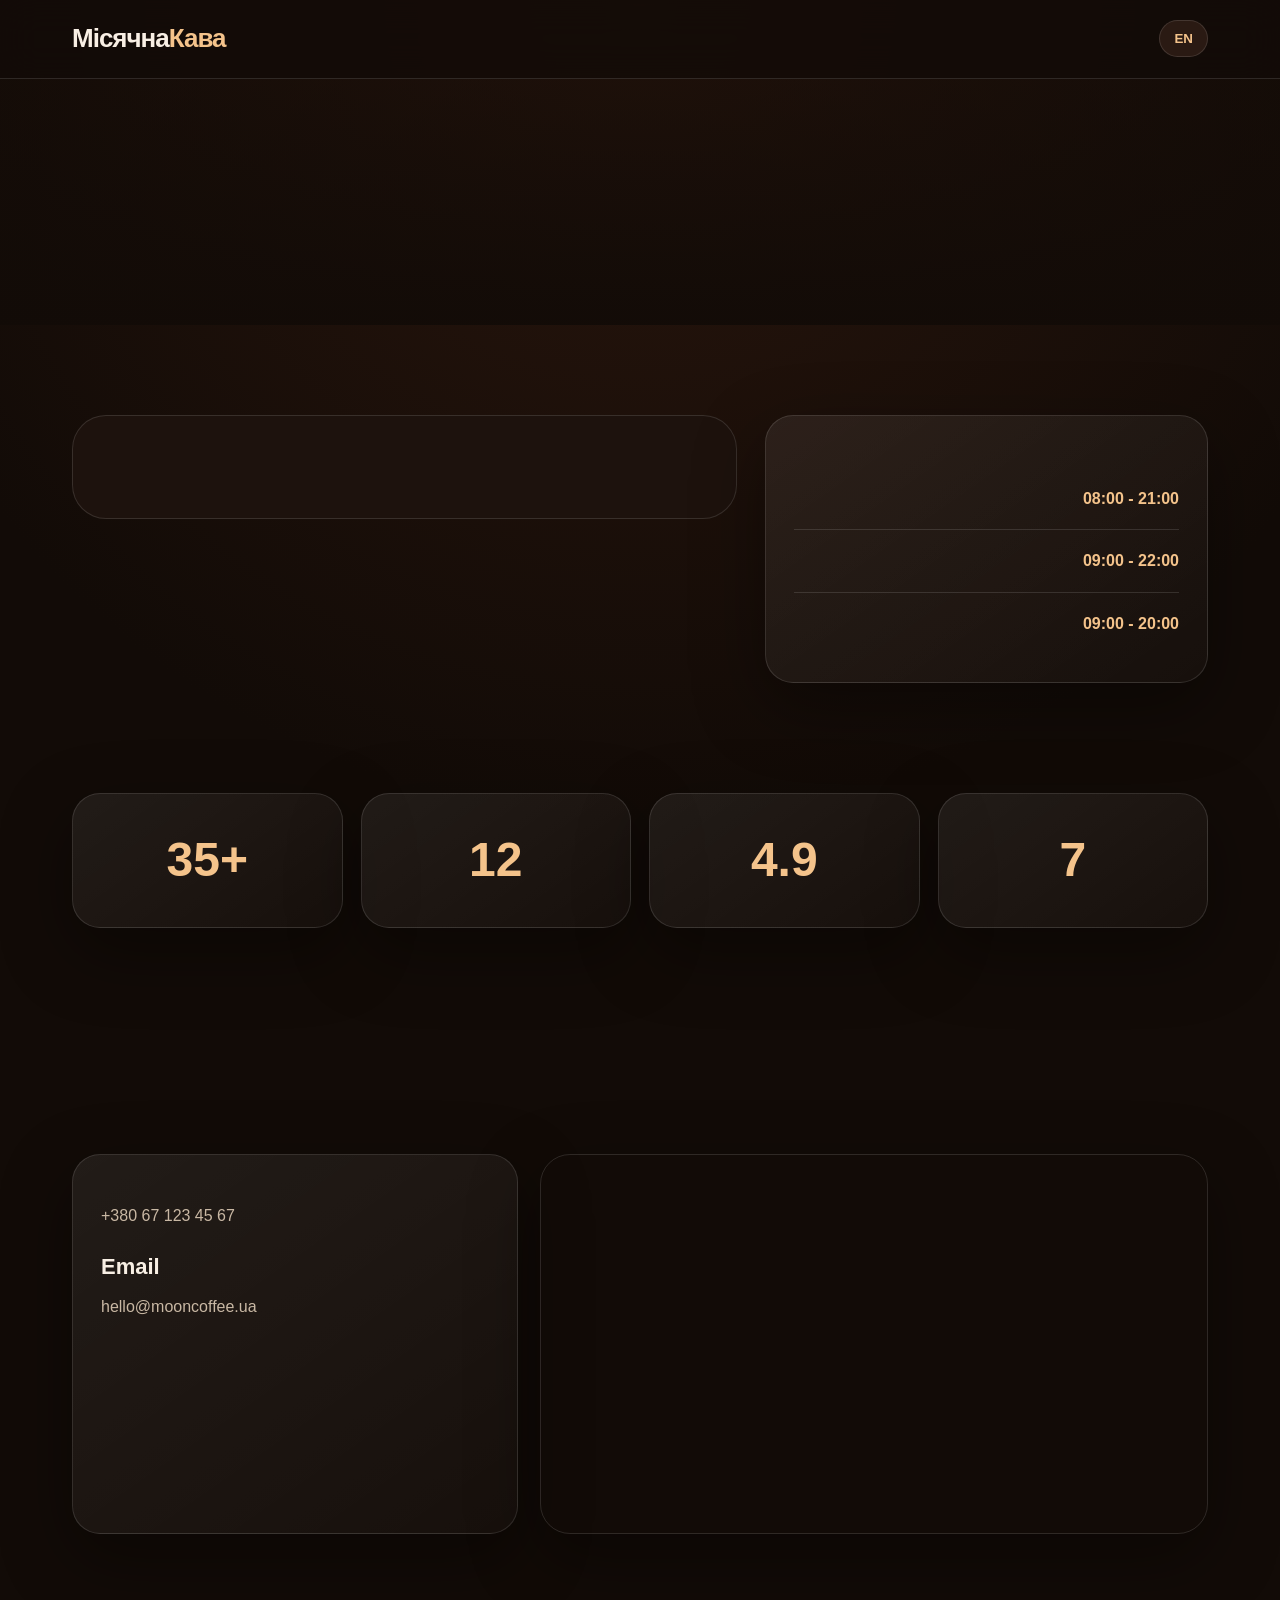
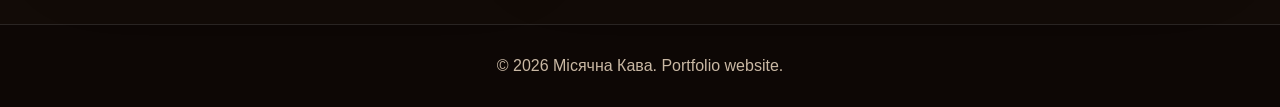
==== about.html @ 105dfdf9 "first commit" ====
<!DOCTYPE html>
<html lang="uk">
<head>
  <meta charset="UTF-8" />
  <meta name="viewport" content="width=device-width, initial-scale=1.0" />
  <title>Про нас | Місячна Кава</title>
  <link rel="stylesheet" href="css/style.css" />
</head>
<body>

<div class="page-loader">
  <div class="cup"></div>
  <p data-ua="Відчиняємо двері..." data-en="Opening the doors...">Відчиняємо двері...</p>
</div>

<header class="header">
  <nav class="navbar">
    <a href="index.html" class="logo">Місячна<span>Кава</span></a>

    <div class="nav-actions">
      <button class="lang-btn" id="langToggle">EN</button>
      <button class="burger" id="burger">
        <span></span><span></span><span></span>
      </button>
    </div>

    <ul class="nav-links" id="navLinks">
      <li><a href="index.html" data-ua="Головна" data-en="Home">Головна</a></li>
      <li><a href="menu.html" data-ua="Меню" data-en="Menu">Меню</a></li>
      <li><a href="about.html" class="active" data-ua="Про нас" data-en="About">Про нас</a></li>
    </ul>
  </nav>
</header>

<section class="page-hero about-bg">
  <h1 data-ua="Про нашу кав’ярню" data-en="About our café">Про нашу кав’ярню</h1>
  <p data-ua="Місце, де пахне кавою, випічкою і спокійними вечорами."
     data-en="A place that smells like coffee, pastries and calm evenings.">
    Місце, де пахне кавою, випічкою і спокійними вечорами.
  </p>
</section>

<section class="about-section section">
  <div class="about-text reveal">
    <p class="subtitle" data-ua="Наша історія" data-en="Our story">Наша історія</p>
    <h2 data-ua="Затишок у кожній чашці" data-en="Cozy feeling in every cup">Затишок у кожній чашці</h2>

    <p data-ua="Місячна Кава — це вигадана кав’ярня у центрі старого міста. Ми створили її як місце для ранкової кави, вечірніх розмов, роботи за ноутбуком і маленьких пауз посеред насиченого дня."
       data-en="Moon Coffee is a fictional café in the heart of the old city. We created it as a place for morning coffee, evening talks, laptop work and small breaks during a busy day.">
      Місячна Кава — це вигадана кав’ярня у центрі старого міста. Ми створили її як місце для ранкової кави, вечірніх розмов, роботи за ноутбуком і маленьких пауз посеред насиченого дня.
    </p>

    <p data-ua="У меню є класична кава, авторські напої, холодні лимонади, сніданки, десерти та сезонні позиції. А ще — тепле світло, рослини, дерево, м’яка музика і відчуття, ніби ти зайшов у маленьку кавову історію."
       data-en="The menu includes classic coffee, signature drinks, cold lemonades, breakfasts, desserts and seasonal items. Also warm lights, plants, wood, soft music and the feeling that you entered a small coffee story.">
      У меню є класична кава, авторські напої, холодні лимонади, сніданки, десерти та сезонні позиції. А ще — тепле світло, рослини, дерево, м’яка музика і відчуття, ніби ти зайшов у маленьку кавову історію.
    </p>
  </div>

  <div class="about-panel reveal">
    <h3 data-ua="Графік роботи" data-en="Opening Hours">Графік роботи</h3>
    <ul>
      <li><span data-ua="Пн - Пт" data-en="Mon - Fri">Пн - Пт</span><strong>08:00 - 21:00</strong></li>
      <li><span data-ua="Субота" data-en="Saturday">Субота</span><strong>09:00 - 22:00</strong></li>
      <li><span data-ua="Неділя" data-en="Sunday">Неділя</span><strong>09:00 - 20:00</strong></li>
    </ul>
  </div>
</section>

<section class="stats section">
  <div class="stat reveal">
    <h3>35+</h3>
    <p data-ua="позицій у меню" data-en="menu items">позицій у меню</p>
  </div>

  <div class="stat reveal">
    <h3>12</h3>
    <p data-ua="авторських напоїв" data-en="signature drinks">авторських напоїв</p>
  </div>

  <div class="stat reveal">
    <h3>4.9</h3>
    <p data-ua="рейтинг гостей" data-en="guest rating">рейтинг гостей</p>
  </div>

  <div class="stat reveal">
    <h3>7</h3>
    <p data-ua="днів працюємо" data-en="days open">днів працюємо</p>
  </div>
</section>

<section class="section">
  <div class="section-title reveal">
    <p data-ua="Де ми знаходимось" data-en="Where to find us">Де ми знаходимось</p>
    <h2 data-ua="Завітай на каву" data-en="Come for coffee">Завітай на каву</h2>
  </div>

  <div class="contact-map">
    <div class="contact-card reveal">
      <h3 data-ua="Адреса" data-en="Address">Адреса</h3>
      <p data-ua="м. Львів, вул. Місячна, 24" data-en="Lviv, Moonlight Street, 24">м. Львів, вул. Місячна, 24</p>

      <h3 data-ua="Телефон" data-en="Phone">Телефон</h3>
      <p>+380 67 123 45 67</p>

      <h3>Email</h3>
      <p>hello@mooncoffee.ua</p>
    </div>

    <div class="map reveal">
      <iframe
        src="https://www.google.com/maps?q=Lviv%20Ukraine&output=embed"
        loading="lazy"
        referrerpolicy="no-referrer-when-downgrade">
      </iframe>
    </div>
  </div>
</section>

<footer class="footer">
  <p>© 2026 Місячна Кава. Portfolio website.</p>
</footer>

<script src="js/script.js"></script>
</body>
</html>
---- css/style.css ----
* {
  margin: 0;
  padding: 0;
  box-sizing: border-box;
}

:root {
  --bg: #120b07;
  --bg-soft: #1d120d;
  --card: #2a1a13;
  --coffee: #c7834c;
  --coffee-light: #f4c38b;
  --cream: #fff4df;
  --text: #f8efe4;
  --muted: #c9b8a4;
  --border: rgba(255, 255, 255, 0.12);
  --shadow: 0 24px 70px rgba(0, 0, 0, 0.38);
}

html {
  scroll-behavior: smooth;
}

body {
  font-family: Arial, sans-serif;
  background: radial-gradient(circle at top, #2a160d 0%, var(--bg) 45%);
  color: var(--text);
  line-height: 1.6;
  overflow-x: hidden;
}

body.transitioning {
  overflow: hidden;
}

a {
  text-decoration: none;
  color: inherit;
}

img {
  width: 100%;
  display: block;
}

.page-loader {
  position: fixed;
  inset: 0;
  z-index: 9999;
  background: #120b07;
  display: flex;
  flex-direction: column;
  align-items: center;
  justify-content: center;
  transition: 0.65s ease;
}

.page-loader.hide {
  opacity: 0;
  visibility: hidden;
  pointer-events: none;
}

.cup {
  width: 70px;
  height: 54px;
  border: 4px solid var(--coffee-light);
  border-radius: 0 0 22px 22px;
  position: relative;
  animation: cupFloat 1.2s ease-in-out infinite;
}

.cup::before {
  content: "";
  position: absolute;
  right: -24px;
  top: 10px;
  width: 20px;
  height: 24px;
  border: 4px solid var(--coffee-light);
  border-left: none;
  border-radius: 0 15px 15px 0;
}

.cup::after {
  content: "";
  position: absolute;
  left: 13px;
  top: -28px;
  width: 10px;
  height: 22px;
  background: rgba(244, 195, 139, 0.5);
  border-radius: 20px;
  box-shadow: 18px -6px rgba(244, 195, 139, 0.35), 34px 2px rgba(244, 195, 139, 0.25);
  animation: steam 1.1s ease-in-out infinite;
}

.page-loader p {
  margin-top: 22px;
  color: var(--coffee-light);
  font-weight: 800;
}

@keyframes cupFloat {
  50% {
    transform: translateY(-8px);
  }
}

@keyframes steam {
  50% {
    transform: translateY(-8px);
    opacity: 0.4;
  }
}

.header {
  position: sticky;
  top: 0;
  z-index: 100;
  background: rgba(18, 11, 7, 0.86);
  backdrop-filter: blur(18px);
  border-bottom: 1px solid var(--border);
}

.navbar {
  max-width: 1180px;
  margin: 0 auto;
  padding: 18px 22px;
  display: flex;
  align-items: center;
  justify-content: space-between;
}

.logo {
  font-size: 26px;
  font-weight: 900;
  letter-spacing: -1px;
}

.logo span {
  color: var(--coffee-light);
}

.nav-links {
  display: flex;
  list-style: none;
  gap: 28px;
}

.nav-links a {
  color: var(--muted);
  font-weight: 700;
  transition: 0.3s;
}

.nav-links a:hover,
.nav-links a.active {
  color: var(--coffee-light);
}

.nav-actions {
  display: flex;
  align-items: center;
  gap: 10px;
  order: 3;
}

.lang-btn {
  border: 1px solid var(--border);
  background: var(--card);
  color: var(--coffee-light);
  padding: 10px 14px;
  border-radius: 999px;
  font-weight: 900;
  cursor: pointer;
  transition: 0.3s;
}

.lang-btn:hover {
  transform: translateY(-2px);
  background: rgba(244, 195, 139, 0.12);
}

.burger {
  display: none;
  width: 42px;
  height: 42px;
  border: 1px solid var(--border);
  background: var(--card);
  border-radius: 12px;
  cursor: pointer;
}

.burger span {
  display: block;
  width: 20px;
  height: 2px;
  background: var(--cream);
  margin: 5px auto;
  transition: 0.3s;
}

.hero {
  min-height: 88vh;
  display: flex;
  align-items: center;
  padding: 90px 22px;
  position: relative;
  overflow: hidden;
  background:
    linear-gradient(rgba(18, 11, 7, 0.35), rgba(18, 11, 7, 0.95)),
    url("https://images.unsplash.com/photo-1495474472287-4d71bcdd2085?auto=format&fit=crop&w=1800&q=80");
  background-size: cover;
  background-position: center;
}

.hero::after {
  content: "";
  position: absolute;
  width: 520px;
  height: 520px;
  right: -120px;
  bottom: -120px;
  background: radial-gradient(circle, rgba(244,195,139,0.24), transparent 65%);
}

.hero-content {
  max-width: 1180px;
  margin: 0 auto;
  width: 100%;
  position: relative;
  z-index: 2;
}

.subtitle {
  color: var(--coffee-light);
  text-transform: uppercase;
  letter-spacing: 2px;
  font-size: 14px;
  font-weight: 800;
  margin-bottom: 12px;
}

.hero h1 {
  max-width: 780px;
  font-size: clamp(46px, 8vw, 92px);
  line-height: 0.95;
  letter-spacing: -4px;
  margin-bottom: 24px;
}

.hero p {
  max-width: 620px;
  color: var(--muted);
  font-size: 18px;
}

.hero-buttons {
  display: flex;
  flex-wrap: wrap;
  gap: 14px;
  margin-top: 32px;
}

.btn {
  display: inline-flex;
  align-items: center;
  justify-content: center;
  padding: 14px 24px;
  border-radius: 999px;
  font-weight: 900;
  transition: 0.3s;
}

.btn.primary {
  background: var(--coffee-light);
  color: #241208;
}

.btn.primary:hover {
  transform: translateY(-3px);
  box-shadow: 0 16px 35px rgba(244, 195, 139, 0.25);
}

.btn.secondary {
  border: 1px solid var(--border);
  color: var(--cream);
}

.btn.secondary:hover {
  background: rgba(255, 255, 255, 0.08);
}

.floating-bean {
  position: absolute;
  width: 34px;
  height: 50px;
  background: #5c3320;
  border-radius: 50%;
  z-index: 1;
  opacity: 0.85;
  animation: floatBean 5s ease-in-out infinite;
}

.floating-bean::after {
  content: "";
  position: absolute;
  left: 15px;
  top: 7px;
  width: 4px;
  height: 36px;
  background: rgba(244, 195, 139, 0.35);
  border-radius: 50%;
}

.bean-1 {
  top: 22%;
  right: 18%;
}

.bean-2 {
  bottom: 24%;
  right: 34%;
  animation-delay: 1s;
}

.bean-3 {
  top: 32%;
  left: 8%;
  animation-delay: 2s;
}

@keyframes floatBean {
  50% {
    transform: translateY(-20px) rotate(16deg);
  }
}

.section {
  max-width: 1180px;
  margin: 0 auto;
  padding: 90px 22px;
}

.section-title {
  text-align: center;
  margin-bottom: 46px;
}

.section-title p {
  color: var(--coffee-light);
  text-transform: uppercase;
  letter-spacing: 2px;
  font-size: 13px;
  font-weight: 800;
}

.section-title h2,
.highlight-text h2,
.about-text h2 {
  font-size: clamp(34px, 5vw, 58px);
  line-height: 1;
  letter-spacing: -2px;
  margin-top: 10px;
}

.cards {
  display: grid;
  grid-template-columns: repeat(3, 1fr);
  gap: 22px;
}

.card,
.contact-card,
.stat,
.about-panel,
.highlight-box {
  background: linear-gradient(145deg, rgba(255,255,255,0.07), rgba(255,255,255,0.025));
  border: 1px solid var(--border);
  border-radius: 28px;
  padding: 28px;
  box-shadow: var(--shadow);
}

.icon {
  font-size: 42px;
  margin-bottom: 18px;
}

.card h3,
.contact-card h3 {
  font-size: 22px;
  margin-bottom: 10px;
}

.card p,
.contact-card p,
.about-text p,
.highlight-text p {
  color: var(--muted);
}

.highlight {
  display: grid;
  grid-template-columns: 1.4fr 0.8fr;
  gap: 28px;
  align-items: center;
}

.highlight-text {
  background: var(--bg-soft);
  border: 1px solid var(--border);
  border-radius: 34px;
  padding: 46px;
}

.highlight-text p {
  margin: 22px 0;
  max-width: 620px;
}

.highlight-box {
  min-height: 320px;
  display: flex;
  flex-direction: column;
  justify-content: center;
  background:
    linear-gradient(rgba(42, 26, 19, 0.32), rgba(42, 26, 19, 0.88)),
    url("https://images.unsplash.com/photo-1517701604599-bb29b565090c?auto=format&fit=crop&w=900&q=80");
  background-size: cover;
  background-position: center;
}

.highlight-box span {
  color: var(--coffee-light);
  font-weight: 900;
  text-transform: uppercase;
  letter-spacing: 2px;
}

.highlight-box h3 {
  font-size: 64px;
  margin: 12px 0;
}

.page-hero {
  padding: 115px 22px;
  text-align: center;
  background:
    linear-gradient(rgba(18, 11, 7, 0.55), rgba(18, 11, 7, 0.95)),
    url("https://images.unsplash.com/photo-1509042239860-f550ce710b93?auto=format&fit=crop&w=1800&q=80");
  background-size: cover;
  background-position: center;
}

.menu-bg {
  background:
    linear-gradient(rgba(18, 11, 7, 0.5), rgba(18, 11, 7, 0.95)),
    url("https://images.unsplash.com/photo-1442512595331-e89e73853f31?auto=format&fit=crop&w=1800&q=80");
  background-size: cover;
  background-position: center;
}

.about-bg {
  background:
    linear-gradient(rgba(18, 11, 7, 0.5), rgba(18, 11, 7, 0.95)),
    url("https://images.unsplash.com/photo-1554118811-1e0d58224f24?auto=format&fit=crop&w=1800&q=80");
  background-size: cover;
  background-position: center;
}

.page-hero h1 {
  font-size: clamp(46px, 7vw, 84px);
  letter-spacing: -3px;
}

.page-hero p {
  color: var(--muted);
  max-width: 650px;
  margin: 16px auto 0;
  font-size: 18px;
}

.menu-tabs {
  display: flex;
  justify-content: center;
  flex-wrap: wrap;
  gap: 12px;
  margin-bottom: 42px;
}

.tab-btn {
  border: 1px solid var(--border);
  background: var(--card);
  color: var(--muted);
  padding: 12px 18px;
  border-radius: 999px;
  cursor: pointer;
  font-weight: 900;
  transition: 0.3s;
}

.tab-btn:hover,
.tab-btn.active {
  color: #241208;
  background: var(--coffee-light);
}

.product-grid {
  display: grid;
  grid-template-columns: repeat(3, 1fr);
  gap: 22px;
}

.product-card {
  background: linear-gradient(145deg, rgba(255,255,255,0.07), rgba(255,255,255,0.025));
  border: 1px solid var(--border);
  border-radius: 30px;
  overflow: hidden;
  box-shadow: var(--shadow);
  transition: 0.35s;
}

.product-card.hide {
  display: none;
}

.product-card:hover {
  transform: translateY(-8px);
  border-color: rgba(244, 195, 139, 0.55);
}

.product-card img {
  height: 230px;
  object-fit: cover;
}

.product-info {
  padding: 22px;
}

.tag {
  display: inline-block;
  padding: 6px 12px;
  background: rgba(244, 195, 139, 0.12);
  color: var(--coffee-light);
  border: 1px solid rgba(244, 195, 139, 0.25);
  border-radius: 999px;
  font-size: 12px;
  font-weight: 900;
  margin-bottom: 12px;
}

.product-info h3 {
  font-size: 22px;
  line-height: 1.15;
  margin-bottom: 10px;
}

.product-info p {
  color: var(--muted);
  margin-bottom: 18px;
}

.product-info strong {
  color: var(--coffee-light);
  font-size: 24px;
}

.about-section {
  display: grid;
  grid-template-columns: 1.2fr 0.8fr;
  gap: 28px;
  align-items: start;
}

.about-text {
  background: var(--bg-soft);
  border: 1px solid var(--border);
  border-radius: 34px;
  padding: 42px;
}

.about-text p {
  margin-top: 18px;
}

.about-panel h3 {
  font-size: 28px;
  margin-bottom: 24px;
}

.about-panel ul {
  list-style: none;
}

.about-panel li {
  display: flex;
  justify-content: space-between;
  gap: 16px;
  padding: 18px 0;
  border-bottom: 1px solid var(--border);
}

.about-panel li:last-child {
  border-bottom: none;
}

.about-panel span {
  color: var(--muted);
}

.about-panel strong {
  color: var(--coffee-light);
}

.stats {
  display: grid;
  grid-template-columns: repeat(4, 1fr);
  gap: 18px;
  padding-top: 20px;
}

.stat {
  text-align: center;
}

.stat h3 {
  font-size: 48px;
  color: var(--coffee-light);
}

.stat p {
  color: var(--muted);
  font-weight: 800;
}

.contact-map {
  display: grid;
  grid-template-columns: 0.8fr 1.2fr;
  gap: 22px;
}

.contact-card h3 {
  margin-top: 20px;
}

.contact-card h3:first-child {
  margin-top: 0;
}

.map {
  min-height: 380px;
  border-radius: 30px;
  overflow: hidden;
  border: 1px solid var(--border);
  box-shadow: var(--shadow);
}

.map iframe {
  width: 100%;
  height: 100%;
  border: 0;
  filter: sepia(25%) saturate(80%) brightness(85%);
}

.footer {
  padding: 28px 22px;
  text-align: center;
  color: var(--muted);
  border-top: 1px solid var(--border);
  background: #0d0705;
}

.reveal {
  opacity: 0;
  transform: translateY(28px);
  transition: 0.75s ease;
}

.reveal.show {
  opacity: 1;
  transform: translateY(0);
}

@media (max-width: 950px) {
  .cards,
  .product-grid,
  .stats,
  .highlight,
  .about-section,
  .contact-map {
    grid-template-columns: 1fr 1fr;
  }

  .hero h1 {
    letter-spacing: -2px;
  }
}

@media (max-width: 720px) {
  .burger {
    display: block;
  }

  .navbar {
    position: relative;
  }

  .nav-links {
    position: absolute;
    top: 78px;
    left: 18px;
    right: 18px;
    display: none;
    flex-direction: column;
    gap: 0;
    padding: 16px;
    background: var(--card);
    border: 1px solid var(--border);
    border-radius: 22px;
    box-shadow: var(--shadow);
  }

  .nav-links.show {
    display: flex;
  }

  .nav-links a {
    display: block;
    padding: 14px;
  }

  .hero {
    min-height: 78vh;
    padding-top: 90px;
  }

  .hero p,
  .page-hero p {
    font-size: 16px;
  }

  .section {
    padding: 64px 18px;
  }

  .cards,
  .product-grid,
  .stats,
  .highlight,
  .about-section,
  .contact-map {
    grid-template-columns: 1fr;
  }

  .highlight-text,
  .about-text {
    padding: 28px;
  }

  .product-card img {
    height: 220px;
  }

  .page-hero {
    padding: 90px 18px;
  }

  .about-panel li {
    flex-direction: column;
    gap: 4px;
  }

  .map {
    min-height: 320px;
  }

  .floating-bean {
    display: none;
  }
}

@media (max-width: 430px) {
  .navbar {
    padding: 16px;
  }

  .logo {
    font-size: 21px;
  }

  .hero h1 {
    font-size: 44px;
  }

  .hero-buttons {
    flex-direction: column;
  }

  .btn {
    width: 100%;
  }

  .card,
  .contact-card,
  .stat,
  .about-panel,
  .highlight-box {
    padding: 22px;
    border-radius: 22px;
  }

  .highlight-box h3 {
    font-size: 46px;
  }

  .menu-tabs {
    justify-content: flex-start;
  }
}
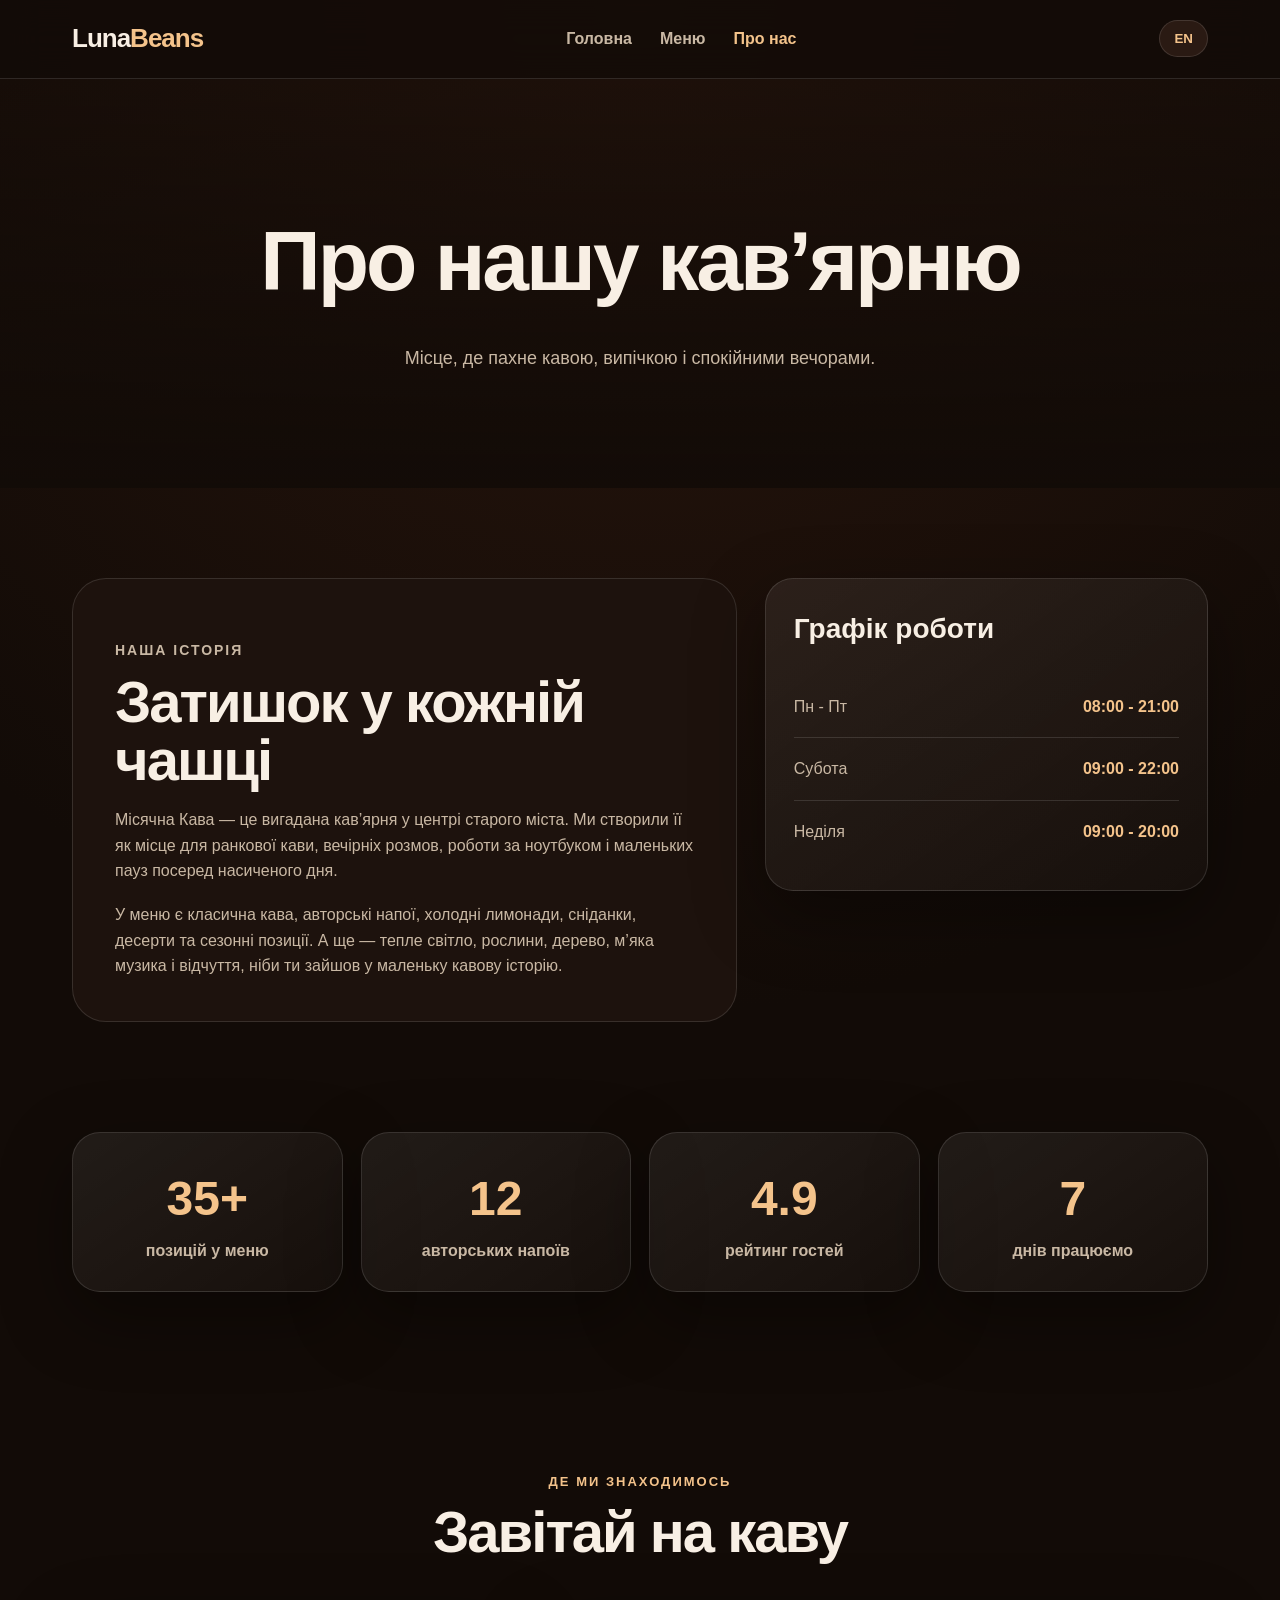
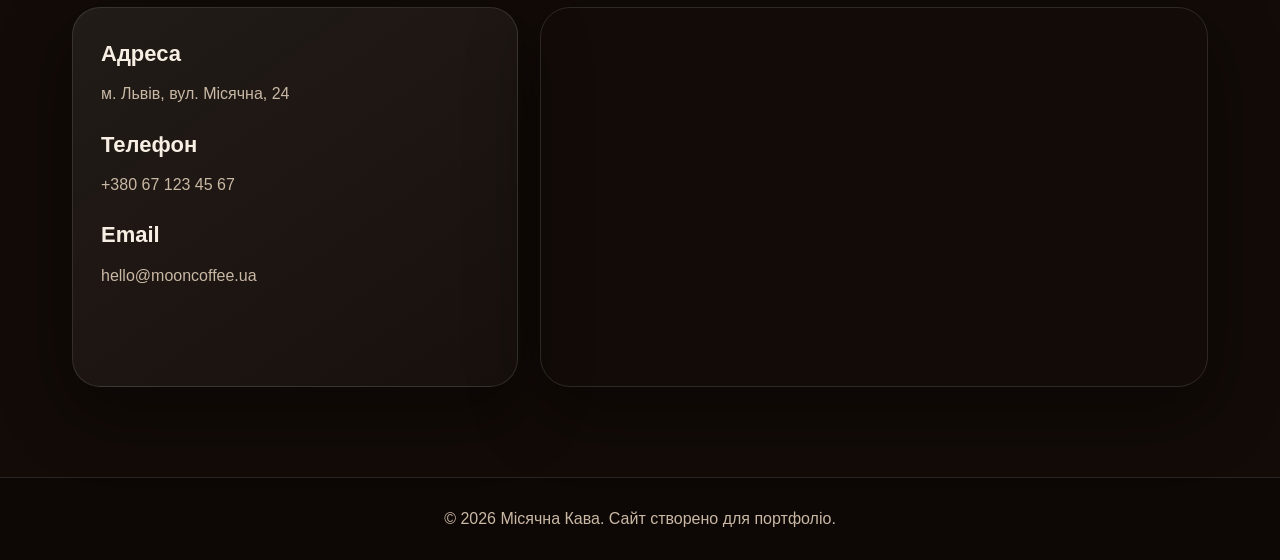
==== commit 9d271bdb: "дороби нормальну зміну мови на сайті" ====
--- a/about.html
+++ b/about.html
@@ -15,7 +15,7 @@
 
 <header class="header">
   <nav class="navbar">
-    <a href="index.html" class="logo">Місячна<span>Кава</span></a>
+    <a href="index.html" class="logo">Luna<span>Beans</span></a>
 
     <div class="nav-actions">
       <button class="lang-btn" id="langToggle">EN</button>
@@ -117,7 +117,11 @@
 </section>
 
 <footer class="footer">
-  <p>© 2026 Місячна Кава. Portfolio website.</p>
+  <p 
+    data-ua="© 2026 Місячна Кава. Сайт створено для портфоліо."
+    data-en="© 2026 Moon Coffee. Portfolio website.">
+    © 2026 Місячна Кава. Сайт створено для портфоліо.
+  </p>
 </footer>
 
 <script src="js/script.js"></script>
